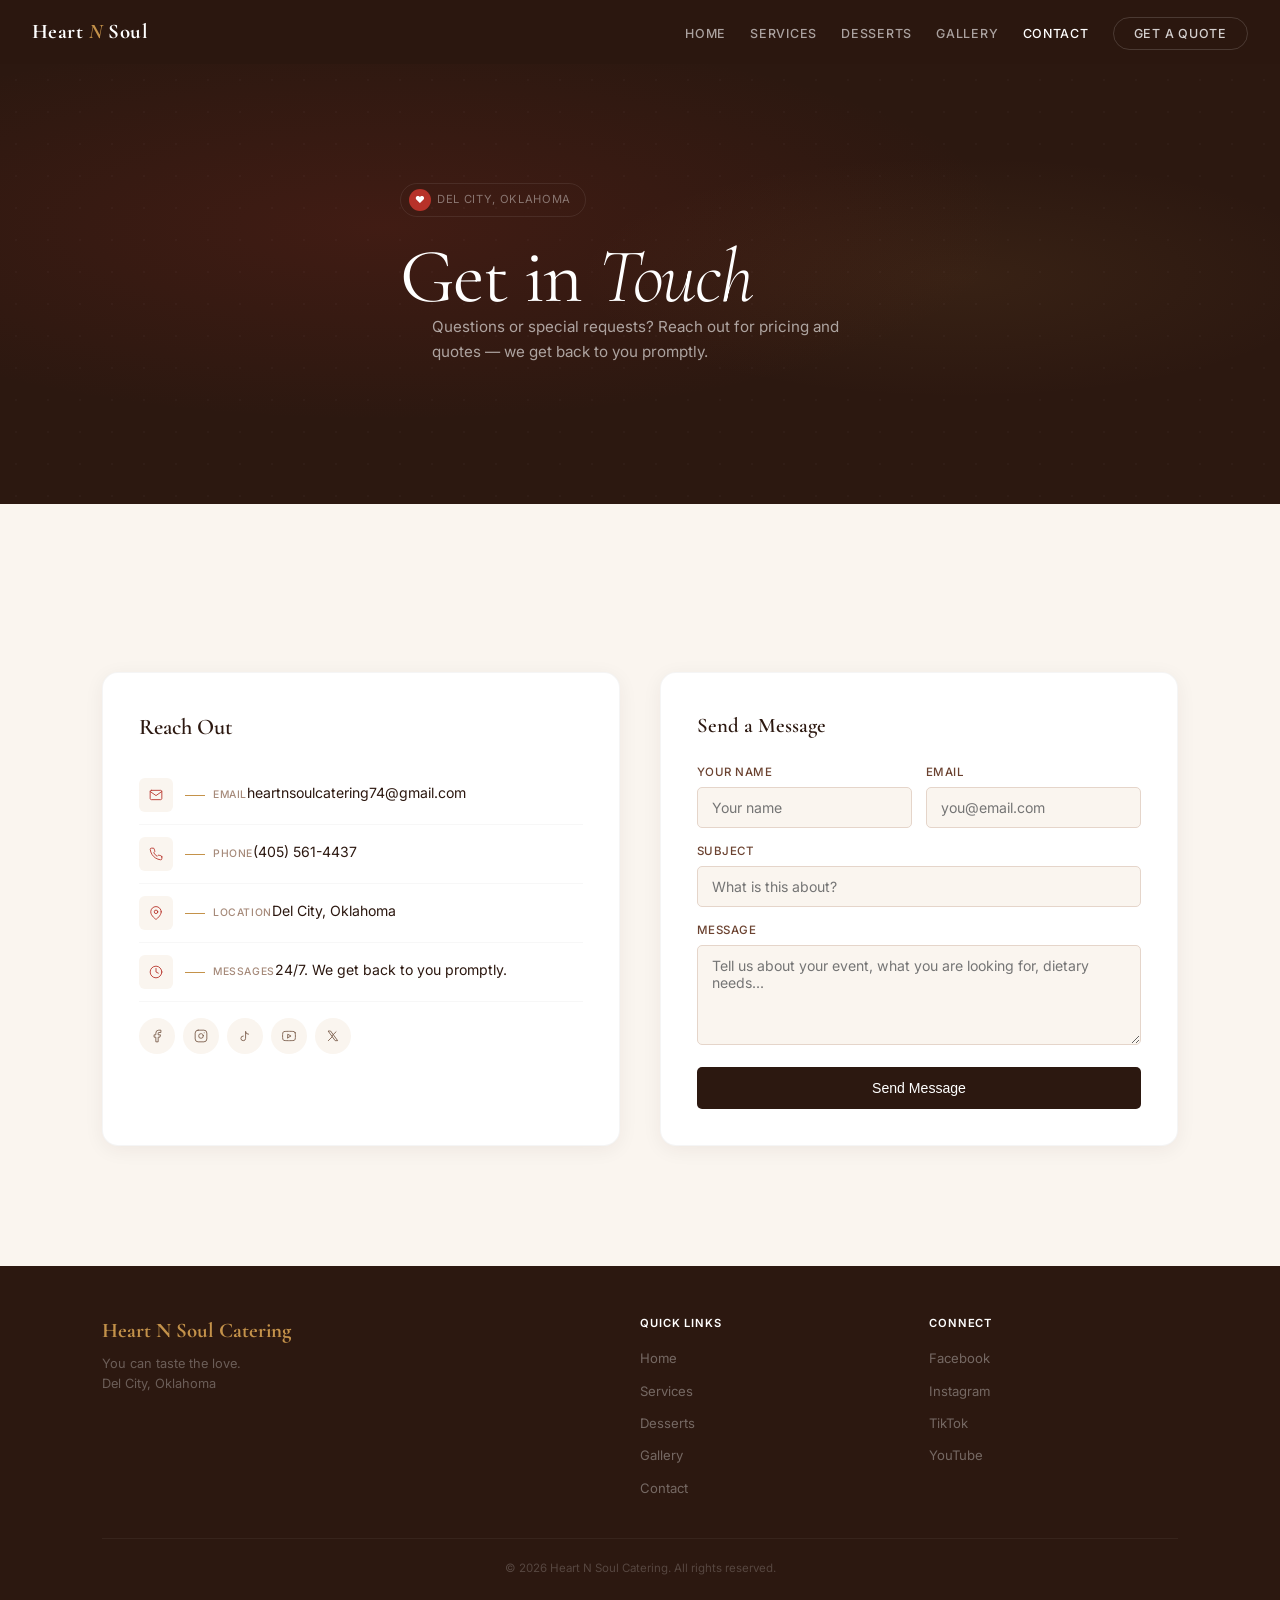
==== contact.html @ 4466d71d "Refactor multi-page: split single page into index, services, desserts, gallery, contact with shared " ====
<!DOCTYPE html>
<html lang="en">
<head>
  <meta charset="UTF-8" />
  <meta name="viewport" content="width=device-width, initial-scale=1.0" />
  <title>Contact Heart N Soul Catering | Del City, Oklahoma</title>
  <meta name="description" content="Contact Tracy Thomas at Heart N Soul Catering. Call (405) 561-4437 or email heartnsoulcatering74@gmail.com. Serving Del City and Oklahoma City." />
  <link rel="preconnect" href="https://fonts.googleapis.com" />
  <link href="https://fonts.googleapis.com/css2?family=Cormorant+Garamond:ital,wght@0,300;0,400;0,600;0,700;1,400;1,500&family=Inter:wght@300;400;500;600&display=swap" rel="stylesheet" />
  <link rel="stylesheet" href="styles.css" />
</head>
<body>

  <!-- ═══ NAV ═══ -->
  <nav id="nav">
    <a href="index.html" class="nl">Heart <em>N</em> Soul</a>
    <button class="hm" id="hm" aria-label="Menu"><span></span><span></span><span></span></button>
    <ul class="nk" id="nk">
      <li><a href="index.html" data-page="index.html">Home</a></li>
      <li><a href="services.html" data-page="services.html">Services</a></li>
      <li><a href="desserts.html" data-page="desserts.html">Desserts</a></li>
      <li><a href="gallery.html" data-page="gallery.html">Gallery</a></li>
      <li><a href="contact.html" data-page="contact.html">Contact</a></li>
      <li><a href="contact.html" class="ncta">Get a Quote</a></li>
    </ul>
  </nav>

  <!-- ═══ HERO (small) ═══ -->
  <section class="hero hero-sm">
    <div class="hb"></div><div class="hd"></div>
    <div class="w">
      <div class="he">
        <div class="tag"><sp>❤</sp> Del City, Oklahoma</div>
        <h1 class="h1">Get in <em>Touch</em></h1>
        <p class="p w">Questions or special requests? Reach out for pricing and quotes &mdash; we get back to you promptly.</p>
      </div>
    </div>
  </section>

  <!-- ═══ CONTACT ═══ -->
  <section id="contact">
    <div class="w">
      <div class="cg">
        <div class="cc rvl">
          <h3>Reach Out</h3>
          <div class="cr"><div class="ci"><svg width="14" height="14" viewBox="0 0 24 24" fill="none" stroke="currentColor" stroke-width="1.5" stroke-linecap="round" stroke-linejoin="round"><path d="M4 4h16c1.1 0 2 .9 2 2v12c0 1.1-.9 2-2 2H4c-1.1 0-2-.9-2-2V6c0-1.1.9-2 2-2z"/><polyline points="22,6 12,13 2,6"/></svg></div><div><div class="l">Email</div><a href="mailto:heartnsoulcatering74@gmail.com" class="v">heartnsoulcatering74@gmail.com</a></div></div>
          <div class="cr"><div class="ci"><svg width="14" height="14" viewBox="0 0 24 24" fill="none" stroke="currentColor" stroke-width="1.5" stroke-linecap="round" stroke-linejoin="round"><path d="M22 16.92v3a2 2 0 0 1-2.18 2 19.79 19.79 0 0 1-8.63-3.07 19.5 19.5 0 0 1-6-6 19.79 19.79 0 0 1-3.07-8.67A2 2 0 0 1 4.11 2h3a2 2 0 0 1 2 1.72 12.84 12.84 0 0 0 .7 2.81 2 2 0 0 1-.45 2.11L8.09 9.91a16 16 0 0 0 6 6l1.27-1.27a2 2 0 0 1 2.11-.45 12.84 12.84 0 0 0 2.81.7A2 2 0 0 1 22 16.92z"/></svg></div><div><div class="l">Phone</div><a href="tel:+14055614437" class="v">(405) 561-4437</a></div></div>
          <div class="cr"><div class="ci"><svg width="14" height="14" viewBox="0 0 24 24" fill="none" stroke="currentColor" stroke-width="1.5" stroke-linecap="round" stroke-linejoin="round"><path d="M21 10c0 7-9 13-9 13s-9-6-9-13a9 9 0 0 1 18 0z"/><circle cx="12" cy="10" r="3"/></svg></div><div><div class="l">Location</div><span class="v">Del City, Oklahoma</span></div></div>
          <div class="cr"><div class="ci"><svg width="14" height="14" viewBox="0 0 24 24" fill="none" stroke="currentColor" stroke-width="1.5" stroke-linecap="round" stroke-linejoin="round"><circle cx="12" cy="12" r="10"/><polyline points="12 6 12 12 16 14"/></svg></div><div><div class="l">Messages</div><span class="v">24/7. We get back to you promptly.</span></div></div>
          <div class="cs">
            <a href="https://www.facebook.com/tracy.thomas.56679015" target="_blank" aria-label="Facebook"><svg width="14" height="14" viewBox="0 0 24 24" fill="none" stroke="currentColor" stroke-width="1.5" stroke-linecap="round" stroke-linejoin="round"><path d="M18 2h-3a5 5 0 0 0-5 5v3H7v4h3v8h4v-8h3l1-4h-4V7a1 1 0 0 1 1-1h3z"/></svg></a>
            <a href="https://www.instagram.com/invites/contact/?i=4x6fg1hxuhd4&utm_content=7zxfjl" target="_blank" aria-label="Instagram"><svg width="14" height="14" viewBox="0 0 24 24" fill="none" stroke="currentColor" stroke-width="1.5" stroke-linecap="round" stroke-linejoin="round"><rect x="2" y="2" width="20" height="20" rx="5" ry="5"/><path d="M16 11.37A4 4 0 1 1 12.63 8 4 4 0 0 1 16 11.37z"/><line x1="17.5" y1="6.5" x2="17.51" y2="6.5"/></svg></a>
            <a href="https://vm.tiktok.com/ZM8eSEK12/" target="_blank" aria-label="TikTok"><svg width="14" height="14" viewBox="0 0 24 24" fill="none" stroke="currentColor" stroke-width="1.5" stroke-linecap="round" stroke-linejoin="round"><path d="M9 12a4 4 0 1 0 4 4V4a5 5 0 0 0 5 5"/></svg></a>
            <a href="https://youtube.com/channel/UCuCwrc-b0KMVL3k2xMe3JxA" target="_blank" aria-label="YouTube"><svg width="14" height="14" viewBox="0 0 24 24" fill="none" stroke="currentColor" stroke-width="1.5" stroke-linecap="round" stroke-linejoin="round"><path d="M22.54 6.42a2.78 2.78 0 0 0-1.94-2C18.88 4 12 4 12 4s-6.88 0-8.6.46a2.78 2.78 0 0 0-1.94 2A29 29 0 0 0 1 12a29 29 0 0 0 .46 5.58 2.78 2.78 0 0 0 1.94 2C5.12 20 12 20 12 20s6.88 0 8.6-.46a2.78 2.78 0 0 0 1.94-2A29 29 0 0 0 23 12a29 29 0 0 0-.46-5.58z"/><polygon points="9.75 15.02 15.5 12 9.75 8.98 9.75 15.02"/></svg></a>
            <a href="https://twitter.com/ms_tthomas/status/1446287752652279814?s=21" target="_blank" aria-label="Twitter"><svg width="14" height="14" viewBox="0 0 24 24" fill="none" stroke="currentColor" stroke-width="1.5" stroke-linecap="round" stroke-linejoin="round"><path d="M4 4l11.733 16h4.267l-11.733 -16zM4 20l6.768 -6.768M17.232 4.768l-6.768 6.768"/></svg></a>
          </div>
        </div>
        <form class="cf rvr" action="https://formsubmit.co/heartnsoulcatering74@gmail.com" method="POST">
          <input type="hidden" name="_subject" value="Heart N Soul Catering &#8212; Website Inquiry" />
          <input type="hidden" name="_template" value="table" />
          <input type="hidden" name="_captcha" value="false" />
          <input type="hidden" name="_next" value="https://heartnsoul-catering.pages.dev" />
          <h3>Send a Message</h3>
          <div class="fr">
            <div class="fg"><label for="n">Your Name</label><input type="text" id="n" name="name" placeholder="Your name" required /></div>
            <div class="fg"><label for="e">Email</label><input type="email" id="e" name="email" placeholder="you@email.com" required /></div>
          </div>
          <div class="fg"><label for="s">Subject</label><input type="text" id="s" name="subject" placeholder="What is this about?" /></div>
          <div class="fg"><label for="m">Message</label><textarea id="m" name="message" placeholder="Tell us about your event, what you are looking for, dietary needs..." required></textarea></div>
          <button type="submit" class="fsb">Send Message</button>
        </form>
      </div>
    </div>
  </section>

  <!-- ═══ FOOTER ═══ -->
  <ft>
    <div class="w">
      <div class="fi">
        <div><div class="fb">Heart N Soul Catering</div><p>You can taste the love.<br>Del City, Oklahoma</p></div>
        <div><h4>Quick Links</h4><ul class="fl"><li><a href="index.html">Home</a></li><li><a href="services.html">Services</a></li><li><a href="desserts.html">Desserts</a></li><li><a href="gallery.html">Gallery</a></li><li><a href="contact.html">Contact</a></li></ul></div>
        <div><h4>Connect</h4><ul class="fl"><li><a href="https://www.facebook.com/tracy.thomas.56679015" target="_blank">Facebook</a></li><li><a href="https://www.instagram.com/invites/contact/?i=4x6fg1hxuhd4&utm_content=7zxfjl" target="_blank">Instagram</a></li><li><a href="https://vm.tiktok.com/ZM8eSEK12/" target="_blank">TikTok</a></li><li><a href="https://youtube.com/channel/UCuCwrc-b0KMVL3k2xMe3JxA" target="_blank">YouTube</a></li></ul></div>
      </div>
      <div class="fbo">&copy; 2026 Heart N Soul Catering. All rights reserved.</div>
    </div>
  </ft>

  <script src="script.js"></script>
</body>
</html>
---- styles.css ----
/* ═══ RESET & TOKENS ═══ */
    *,*::before,*::after{box-sizing:border-box;margin:0;padding:0}
    :root{
      --red:#b73229;--red-dark:#8a1f18;--gold:#c4924a;--gold-light:#e2c27a;--gold-pale:#f5e6c8;
      --cream:#faf5ef;--warm:#efe3d3;--brown:#2c1810;--brown-mid:#4a2c20;--brown-light:#6b4230;
      --text:#2c1810;--text-light:#7a5c4a;--text-muted:#a68a7a;--white:#fff;
      --font-d:'Cormorant Garamond',Georgia,serif;--font-b:'Inter',-apple-system,sans-serif;
      --r:6px;--rl:16px;--s:0 4px 20px rgba(44,24,16,.06);--sl:0 12px 40px rgba(44,24,16,.1);
    }
    html{scroll-behavior:smooth;scroll-padding-top:72px}
    body{font-family:var(--font-b);color:var(--text);background:var(--cream);line-height:1.65;-webkit-font-smoothing:antialiased;overflow-x:hidden}
    img{max-width:100%;display:block}a{color:inherit;text-decoration:none}
    .w{max-width:1140px;margin:0 auto;padding:0 20px}
    @media(min-width:768px){.w{padding:0 32px}}

    /* ═══ TYPOGRAPHY SCALE ═══ */
    .l{font-size:.65rem;font-weight:600;text-transform:uppercase;letter-spacing:.12em;color:var(--red);margin-bottom:8px;display:inline-block}
    .l::before{content:'';display:inline-block;width:20px;height:1px;background:var(--gold);margin-right:8px;vertical-align:middle}
    .h1{font-family:var(--font-d);font-size:clamp(2.8rem,7vw,4.8rem);font-weight:400;line-height:.95;color:var(--white);letter-spacing:-.02em}
    .h1 em{font-style:italic;font-weight:300}
    .h2{font-family:var(--font-d);font-size:clamp(1.8rem,4vw,3rem);font-weight:600;line-height:1.05;color:var(--brown);letter-spacing:-.01em}
    .h2.w{color:var(--white)}
    .h3{font-family:var(--font-d);font-size:1.4rem;font-weight:600;color:var(--brown);line-height:1.2}
    .p{font-size:.95rem;color:var(--text-light);line-height:1.7}
    .p.w{color:rgba(255,255,255,.6)}
    .s{font-size:.85rem;color:var(--text-muted)}

    /* ═══ SECTION ═══ */
    section{padding:120px 0}
    @media(max-width:768px){section{padding:72px 0}}
    .cnt{text-align:center}
    .cnt .p{max-width:480px;margin:0 auto}

    /* ═══ NAV ═══ */
    nav{position:fixed;top:0;left:0;right:0;z-index:100;padding:0 20px;height:64px;display:flex;align-items:center;justify-content:space-between;transition:all .4s;background:rgba(44,24,16,.95);backdrop-filter:blur(20px) saturate(1.2)}
    @media(min-width:768px){nav{padding:0 32px}}
    .nl{font-family:var(--font-d);font-size:1.3rem;font-weight:700;color:var(--white);letter-spacing:.02em}
    .nl em{font-style:italic;color:var(--gold)}
    .nk{display:flex;gap:24px;list-style:none;align-items:center}
    .nk a{font-size:.78rem;font-weight:500;color:rgba(255,255,255,.6);letter-spacing:.06em;text-transform:uppercase;transition:color .3s}
    .nk a:hover{color:var(--white)}
    .ncta{padding:8px 20px;border:1px solid rgba(255,255,255,.15);border-radius:100px;color:rgba(255,255,255,.8)!important;font-weight:500;transition:all .3s}
    .ncta:hover{background:var(--gold)!important;color:var(--brown)!important;border-color:var(--gold)}
    .hm{display:none;flex-direction:column;gap:5px;cursor:pointer;background:none;border:none;padding:4px;z-index:101}
    .hm span{display:block;width:24px;height:1.5px;background:rgba(255,255,255,.8);border-radius:2px;transition:all .35s}
    .hm.a span:nth-child(1){transform:translateY(6.5px) rotate(45deg)}
    .hm.a span:nth-child(2){opacity:0}
    .hm.a span:nth-child(3){transform:translateY(-6.5px) rotate(-45deg)}

    /* ═══ HERO ═══ */
    .hero{min-height:100dvh;display:flex;align-items:center;background:var(--brown);position:relative;overflow:hidden;padding:80px 0 60px}
    .hb{position:absolute;inset:0;background:radial-gradient(ellipse 70% 55% at 30% 45%,rgba(183,50,41,.15) 0%,transparent 70%),radial-gradient(ellipse 50% 40% at 75% 55%,rgba(196,146,74,.08) 0%,transparent 60%)}
    .hd{position:absolute;inset:0;background-image:radial-gradient(rgba(255,255,255,.025) 1px,transparent 1px);background-size:32px 32px}
    .he{position:relative;z-index:2;max-width:640px}
    .tag{display:inline-flex;align-items:center;gap:6px;padding:5px 14px 5px 8px;border:1px solid rgba(255,255,255,.08);border-radius:100px;font-size:.7rem;letter-spacing:.06em;text-transform:uppercase;color:rgba(255,255,255,.4);margin-bottom:24px}
    .tag sp{display:inline-flex;align-items:center;justify-content:center;width:22px;height:22px;border-radius:50%;background:var(--red);font-size:.6rem;color:var(--white)}
    .hero .ht{font-family:var(--font-d);font-size:clamp(1.3rem,2.5vw,1.8rem);font-weight:400;font-style:italic;color:rgba(255,255,255,.45);margin-bottom:16px;margin-top:12px}
    .hero .p{margin-bottom:36px;max-width:480px}
    .hbts{display:flex;gap:12px;flex-wrap:wrap}
    .b1{padding:13px 32px;background:var(--red);color:var(--white);border-radius:100px;font-weight:500;font-size:.88rem;border:none;cursor:pointer;transition:all .3s;display:inline-flex;align-items:center;gap:8px}
    .b1:hover{background:var(--red-dark);transform:translateY(-1px);box-shadow:0 8px 24px rgba(183,50,41,.3)}
    .b2{padding:13px 32px;border:1px solid rgba(255,255,255,.2);color:var(--white);border-radius:100px;font-weight:500;font-size:.88rem;transition:all .3s;display:inline-flex;align-items:center;gap:8px}
    .b2:hover{border-color:var(--gold);color:var(--gold);transform:translateY(-1px)}
    .hs{display:flex;gap:10px;margin-top:40px;padding-top:28px;border-top:1px solid rgba(255,255,255,.05)}
    .hs a{width:36px;height:36px;display:flex;align-items:center;justify-content:center;border:1px solid rgba(255,255,255,.08);border-radius:50%;transition:all .3s;color:rgba(255,255,255,.3)}
    .hs a:hover{border-color:var(--gold);color:var(--gold);transform:translateY(-2px);background:rgba(196,146,74,.08)}

    /* ═══ ABOUT ═══ */
    .ag{display:grid;grid-template-columns:1fr 1fr;gap:64px;align-items:center}
    .av{position:relative}
    .ai{border-radius:var(--rl);overflow:hidden;box-shadow:var(--sl)}
    .ai img{width:100%;height:500px;object-fit:cover;transition:transform 1.2s}
    .ai:hover img{transform:scale(1.05)}
    .ab{position:absolute;bottom:-12px;right:-8px;background:var(--brown);color:var(--gold);padding:16px 20px;border-radius:var(--r);text-align:center;box-shadow:0 8px 24px rgba(0,0,0,.15);line-height:1.2}
    .ab b{display:block;font-family:var(--font-d);font-size:1.6rem;font-weight:700}
    .ab sp{font-size:.65rem;text-transform:uppercase;letter-spacing:.06em;opacity:.6}
    .at .p+.p{margin-top:14px}
    .aq{margin-top:24px;padding-top:20px;border-top:1px solid rgba(0,0,0,.05);font-family:var(--font-d);font-size:1rem;font-style:italic;color:var(--brown-light)}
    .aq b{font-style:normal;font-weight:700;font-size:.85rem;display:block;margin-top:4px;color:var(--text)}

    /* ─── STATS ─── */
    .sb{display:grid;grid-template-columns:repeat(3,1fr);background:var(--brown);border-radius:var(--rl);overflow:hidden;margin-top:80px}
    .si{padding:36px 24px;text-align:center;border-right:1px solid rgba(255,255,255,.04)}
    .si:last-child{border-right:none}
    .si .nm{font-family:var(--font-d);font-size:2.2rem;font-weight:700;color:var(--gold);line-height:1;margin-bottom:2px}
    .si p{font-size:.75rem;color:rgba(255,255,255,.35);text-transform:uppercase;letter-spacing:.06em}

    /* ═══ SERVICES ═══ */
    section.sb{background:var(--white)}
    .sg{display:grid;grid-template-columns:repeat(auto-fill,minmax(310px,1fr));gap:1px;margin-top:48px;background:rgba(0,0,0,.04);border:1px solid rgba(0,0,0,.04);border-radius:var(--rl);overflow:hidden}
    .sc{padding:28px 24px;background:var(--white);transition:all .35s;cursor:default}
    .sc:hover{background:var(--cream)}
    .stp{display:flex;align-items:flex-start;gap:14px}
    .sci{width:40px;height:40px;display:flex;align-items:center;justify-content:center;background:var(--cream);border-radius:8px;flex-shrink:0;color:var(--red)}
    .sc h3{font-size:.95rem;font-weight:600;color:var(--brown);margin-bottom:4px}
    .sc p{font-size:.82rem;color:var(--text-light);line-height:1.55}
    .stag{display:inline-block;margin-top:8px;font-size:.65rem;font-weight:600;color:var(--gold);text-transform:uppercase;letter-spacing:.04em;margin-left:54px}

    /* ═══ GALLERY ═══ */
    .g-sec{background:var(--brown)}
    .gg{display:grid;grid-template-columns:repeat(4,1fr);gap:10px;margin-top:40px}
    .gi{position:relative;border-radius:6px;overflow:hidden;aspect-ratio:1;cursor:pointer}
    .gi img{width:100%;height:100%;object-fit:cover;transition:transform .8s}
    .gi:hover img{transform:scale(1.08)}
    .gi.w2{grid-column:span 2;aspect-ratio:2/1}
    .gi .ol{position:absolute;inset:0;background:linear-gradient(to top,rgba(44,24,16,.8) 0%,transparent 50%);display:flex;align-items:flex-end;padding:14px;opacity:0;transition:opacity .35s}
    .gi:hover .ol{opacity:1}
    .gi .ol sp{color:var(--white);font-weight:500;font-size:.78rem}
    .gi .ol sm{display:block;color:var(--gold);font-size:.62rem;margin-top:1px}
    .gc{text-align:center;margin-top:24px;color:rgba(255,255,255,.3);font-size:.8rem}
    .gc a{color:var(--gold);border-bottom:1px solid transparent;transition:border .25s}
    .gc a:hover{border-color:var(--gold)}

    /* ═══ TESTIMONIAL ═══ */
    .t{text-align:center;max-width:620px;margin:0 auto;padding:0 20px}
    .t bq{font-family:var(--font-d);font-size:clamp(1.1rem,2.5vw,1.6rem);font-style:italic;color:var(--text);line-height:1.45;display:block}
    .t bq::before{content:'\201C';font-size:2.8rem;color:var(--gold);display:block;font-style:normal;margin-bottom:-12px;font-weight:400}
    .t ct{font-style:normal;font-size:.82rem;color:var(--text-muted);display:block;margin-top:16px}

    /* ═══ CONTACT ═══ */
    .cg{display:grid;grid-template-columns:1fr 1fr;gap:40px;margin-top:48px}
    .cc{background:var(--white);border-radius:var(--rl);padding:36px;border:1px solid rgba(0,0,0,.04);box-shadow:var(--s)}
    .cc h3{font-family:var(--font-d);font-size:1.4rem;font-weight:600;color:var(--brown);margin-bottom:20px}
    .cr{display:flex;align-items:center;gap:12px;padding:12px 0;border-bottom:1px solid rgba(0,0,0,.03)}
    .cr:last-child{border-bottom:none}
    .cr .ci{width:34px;height:34px;display:flex;align-items:center;justify-content:center;background:var(--cream);border-radius:6px;flex-shrink:0;color:var(--red)}
    .cr .l{font-size:.65rem;text-transform:uppercase;letter-spacing:.06em;color:var(--text-muted);font-weight:500}
    .cr .v{font-size:.88rem;color:var(--brown)}
    .cr a.v:hover{color:var(--red)}
    .cs{display:flex;gap:8px;margin-top:16px}
    .cs a{width:36px;height:36px;display:flex;align-items:center;justify-content:center;background:var(--cream);border-radius:50%;transition:all .3s;color:var(--text-light)}
    .cs a:hover{background:var(--gold);color:var(--white);transform:translateY(-2px)}
    .cf{background:var(--white);border-radius:var(--rl);padding:36px;border:1px solid rgba(0,0,0,.04);box-shadow:var(--s)}
    .cf h3{font-family:var(--font-d);font-size:1.3rem;font-weight:600;color:var(--brown);margin-bottom:20px}
    .fr{display:grid;grid-template-columns:1fr 1fr;gap:14px}
    .fg{margin-bottom:14px}
    .fg label{display:block;font-size:.72rem;font-weight:500;margin-bottom:5px;color:var(--brown-light);text-transform:uppercase;letter-spacing:.04em}
    .fg input,.fg textarea{width:100%;padding:11px 14px;border:1px solid #e5d5ca;border-radius:5px;font-family:var(--font-b);font-size:.88rem;background:var(--cream);transition:border-color .25s;outline:none;color:var(--text)}
    .fg input:focus,.fg textarea:focus{border-color:var(--gold);background:var(--white)}
    .fg textarea{height:100px;resize:vertical}
    .fsb{width:100%;padding:13px;background:var(--brown);color:var(--white);border:none;border-radius:5px;font-weight:500;font-size:.88rem;cursor:pointer;transition:all .3s}
    .fsb:hover{background:var(--brown-mid);transform:translateY(-1px)}

    /* ═══ FOOTER ═══ */
    ft{background:var(--brown);padding:48px 0 32px;display:block}
    .fi{display:grid;grid-template-columns:2fr 1fr 1fr;gap:40px}
    .fb{font-family:var(--font-d);font-size:1.3rem;font-weight:700;color:var(--gold);margin-bottom:6px}
    ft p{color:rgba(255,255,255,.3);font-size:.8rem;line-height:1.6}
    ft h4{color:var(--white);font-size:.7rem;font-weight:600;text-transform:uppercase;letter-spacing:.08em;margin-bottom:12px}
    .fl{list-style:none}
    .fl li{margin-bottom:6px}
    .fl a{font-size:.82rem;color:rgba(255,255,255,.35);transition:color .25s}
    .fl a:hover{color:var(--gold)}
    .fbo{max-width:1140px;margin:32px auto 0;padding-top:20px;border-top:1px solid rgba(255,255,255,.05);text-align:center;font-size:.72rem;color:rgba(255,255,255,.2)}
    @media(max-width:768px){.fbo{padding:20px 20px 0}}

    /* ═══ REVEAL ═══ */
    .rv{opacity:0;transform:translateY(28px);transition:all .7s cubic-bezier(.16,1,.3,1)}
    .rv.v{opacity:1;transform:translateY(0)}
    .rvl{opacity:0;transform:translateX(-28px);transition:all .7s cubic-bezier(.16,1,.3,1)}
    .rvr{opacity:0;transform:translateX(28px);transition:all .7s cubic-bezier(.16,1,.3,1)}
    .rvl.v,.rvr.v{opacity:1;transform:translateX(0)}
    .rvs{opacity:0;transform:translateY(20px) scale(.97);transition:all .6s cubic-bezier(.16,1,.3,1)}
    .rvs.v{opacity:1;transform:translateY(0) scale(1)}
    .d1{transition-delay:.08s!important}.d2{transition-delay:.16s!important}.d3{transition-delay:.24s!important}.d4{transition-delay:.32s!important}

    /* ═══ RESPONSIVE ═══ */
    @media(max-width:960px){
      .ag{grid-template-columns:1fr;gap:40px}.ai img{height:340px}
      .gg{grid-template-columns:repeat(2,1fr)}.gi.w2{grid-column:span 2}
      .cg{grid-template-columns:1fr}.fr{grid-template-columns:1fr}.fi{grid-template-columns:1fr;gap:28px}
    }
    @media(max-width:768px){
      .nk{position:fixed;top:0;left:0;right:0;bottom:0;background:rgba(44,24,16,.98);backdrop-filter:blur(20px);flex-direction:column;justify-content:center;align-items:center;gap:28px;opacity:0;pointer-events:none;transition:opacity .4s}
      .nk.o{opacity:1;pointer-events:all}
      .nk a{font-size:1rem;color:rgba(255,255,255,.5)}
      .hm{display:flex}
      .sb{grid-template-columns:1fr}.si{border-right:none;border-bottom:1px solid rgba(255,255,255,.04);padding:24px}.si:last-child{border-bottom:none}
      .sg{grid-template-columns:1fr}
      .gg{grid-template-columns:1fr 1fr}.cc,.cf{padding:24px}
      .h1{font-size:clamp(2.2rem,10vw,3.2rem)}.ab{position:static;margin-top:12px}
    }

    /* ═══ SUB-PAGE HERO (multi-page nav) ═══ */
    .hero-sm{min-height:56vh;padding:140px 0 60px}
    @media(max-width:768px){.hero-sm{min-height:auto;padding:110px 0 48px}}

    /* ═══ ACTIVE NAV LINK ═══ */
    .nk a.active{color:var(--white)}
    .nk a.ncta.active{background:var(--gold);color:var(--brown)!important;border-color:var(--gold)}
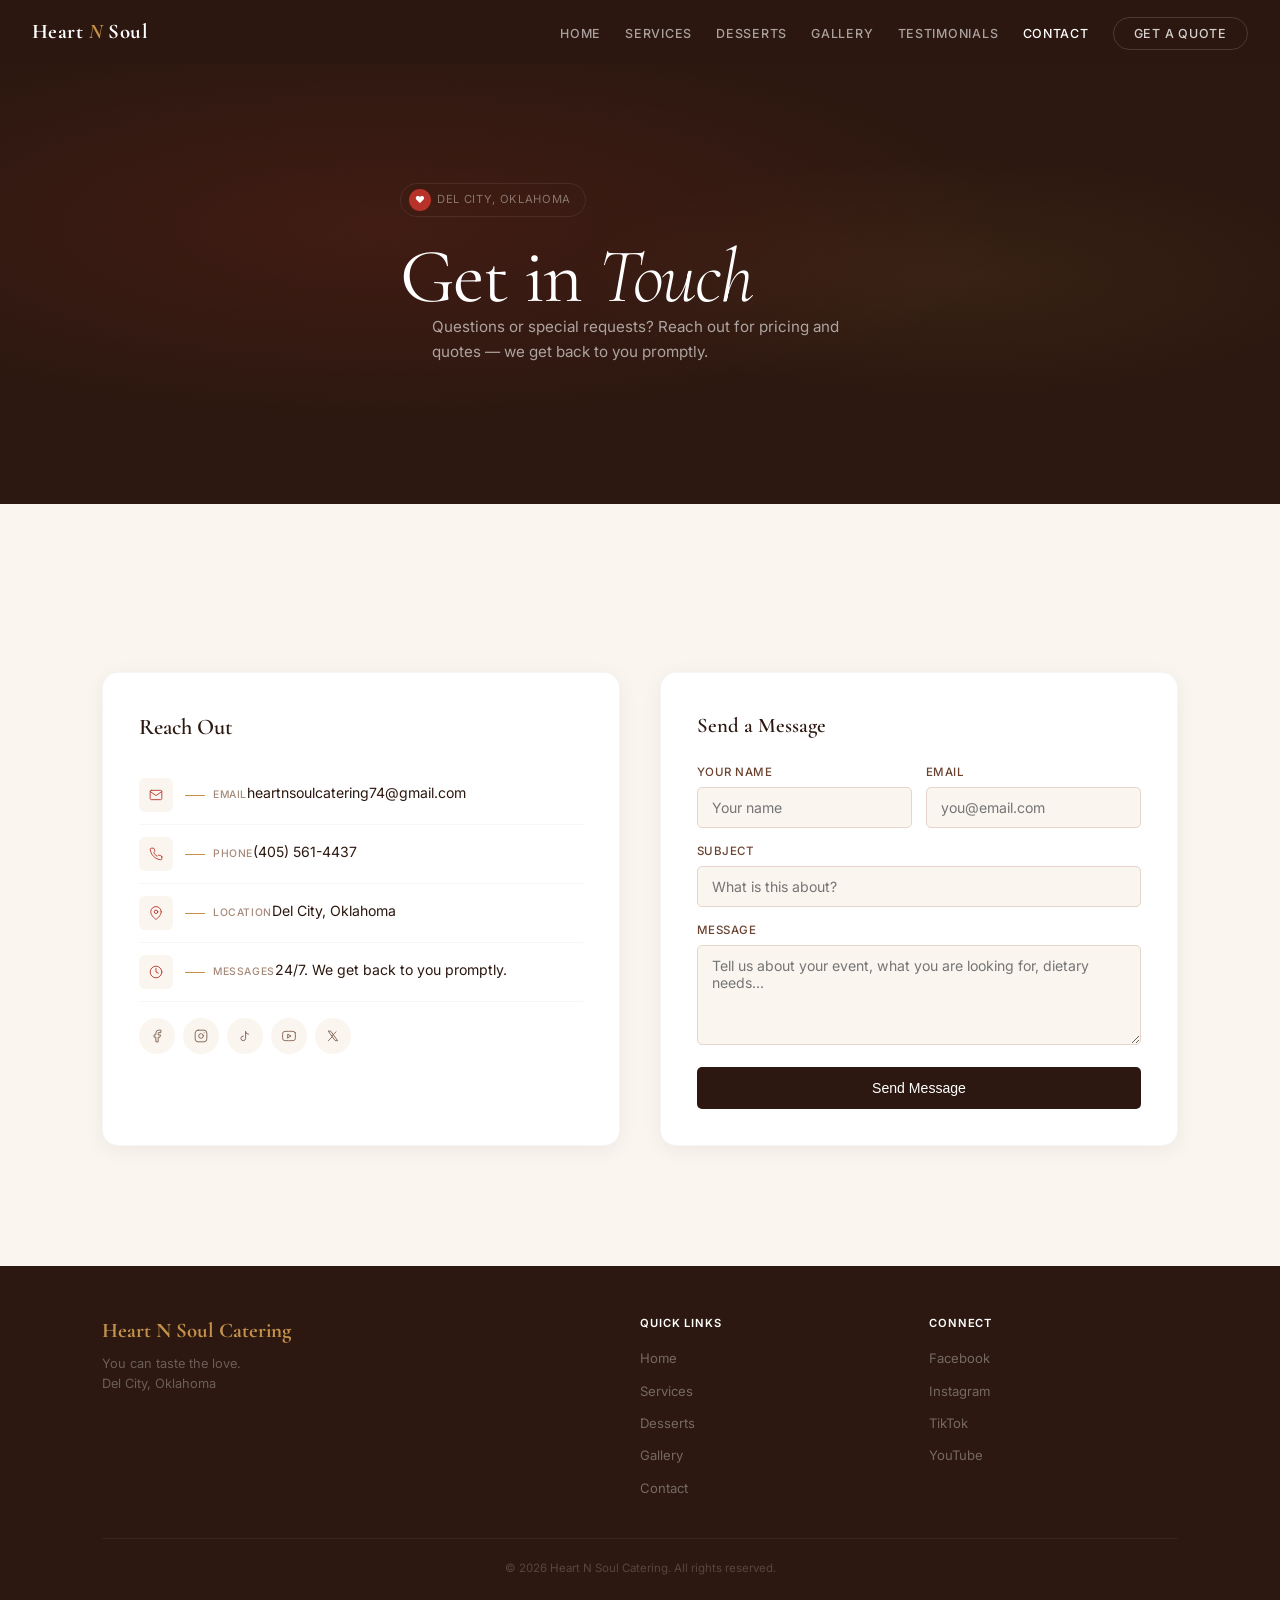
==== commit 8936b3b5: "Add testimonials page, update nav on all pages, add review sections to index and services" ====
--- a/contact.html
+++ b/contact.html
@@ -5,6 +5,16 @@
   <meta name="viewport" content="width=device-width, initial-scale=1.0" />
   <title>Contact Heart N Soul Catering | Del City, Oklahoma</title>
   <meta name="description" content="Contact Tracy Thomas at Heart N Soul Catering. Call (405) 561-4437 or email heartnsoulcatering74@gmail.com. Serving Del City and Oklahoma City." />
+  <meta property="og:title" content="Contact Heart N Soul Catering | Del City, Oklahoma" />
+  <meta property="og:description" content="Contact Tracy Thomas at Heart N Soul Catering. Call (405) 561-4437. Serving Del City and Oklahoma City." />
+  <meta property="og:url" content="https://heartnsoulcateringok.com/contact.html" />
+  <meta property="og:type" content="website" />
+  <meta property="og:image" content="https://static.wixstatic.com/media/f8cc15_89d98ca1411f4222ac09c0a2833a7d12~mv2.jpeg" />
+  <meta name="twitter:card" content="summary_large_image" />
+  <meta name="twitter:title" content="Contact Heart N Soul Catering | Del City" />
+  <meta name="twitter:description" content="Contact Tracy Thomas at Heart N Soul Catering. (405) 561-4437. Del City, Oklahoma." />
+  <meta name="twitter:image" content="https://static.wixstatic.com/media/f8cc15_89d98ca1411f4222ac09c0a2833a7d12~mv2.jpeg" />
+  <link rel="canonical" href="https://heartnsoulcateringok.com/contact.html" />
   <link rel="preconnect" href="https://fonts.googleapis.com" />
   <link href="https://fonts.googleapis.com/css2?family=Cormorant+Garamond:ital,wght@0,300;0,400;0,600;0,700;1,400;1,500&family=Inter:wght@300;400;500;600&display=swap" rel="stylesheet" />
   <link rel="stylesheet" href="styles.css" />
@@ -20,6 +30,7 @@
       <li><a href="services.html" data-page="services.html">Services</a></li>
       <li><a href="desserts.html" data-page="desserts.html">Desserts</a></li>
       <li><a href="gallery.html" data-page="gallery.html">Gallery</a></li>
+      <li><a href="testimonials.html" data-page="testimonials.html">Testimonials</a></li>
       <li><a href="contact.html" data-page="contact.html">Contact</a></li>
       <li><a href="contact.html" class="ncta">Get a Quote</a></li>
     </ul>
--- a/styles.css
+++ b/styles.css
@@ -117,6 +117,15 @@
     .t bq::before{content:'\201C';font-size:2.8rem;color:var(--gold);display:block;font-style:normal;margin-bottom:-12px;font-weight:400}
     .t ct{font-style:normal;font-size:.82rem;color:var(--text-muted);display:block;margin-top:16px}
 
+    /* ═══ TESTIMONIAL GRID (cards) ═══ */
+    .tg{display:grid;grid-template-columns:repeat(auto-fill,minmax(280px,1fr));gap:24px;margin-top:48px}
+    .tcd{background:var(--white);border:1px solid rgba(0,0,0,.04);border-radius:var(--rl);padding:28px;box-shadow:var(--s);transition:all .35s}
+    .tcd:hover{transform:translateY(-3px);box-shadow:var(--sl)}
+    .tcd::before{content:'\201C';font-family:var(--font-d);font-size:2.4rem;color:var(--gold);line-height:1;display:block;margin-bottom:8px;font-style:normal}
+    .tcd p{font-size:.88rem;color:var(--text-light);line-height:1.65;margin-bottom:18px}
+    .tcd .tn{font-size:.82rem;font-weight:600;color:var(--brown);display:block}
+    .tcd .tl{font-size:.72rem;color:var(--text-muted)}
+
     /* ═══ CONTACT ═══ */
     .cg{display:grid;grid-template-columns:1fr 1fr;gap:40px;margin-top:48px}
     .cc{background:var(--white);border-radius:var(--rl);padding:36px;border:1px solid rgba(0,0,0,.04);box-shadow:var(--s)}
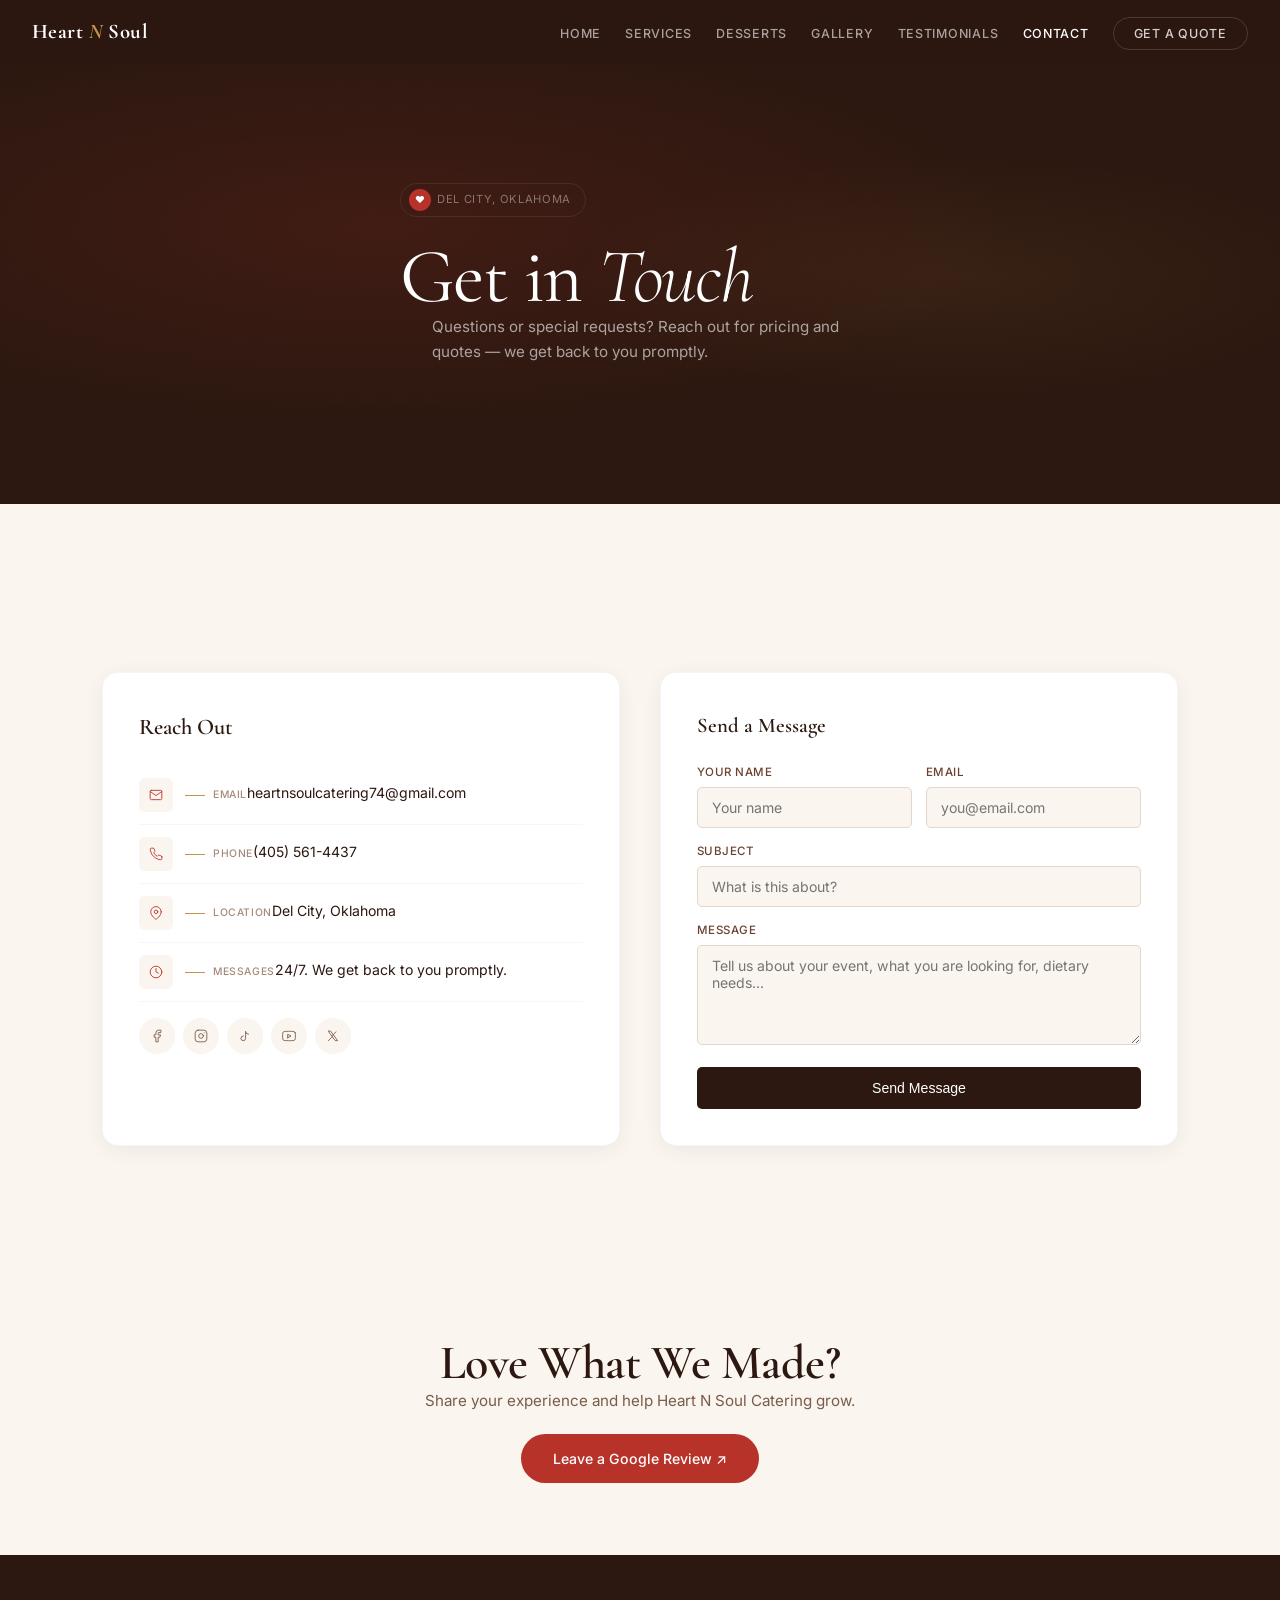
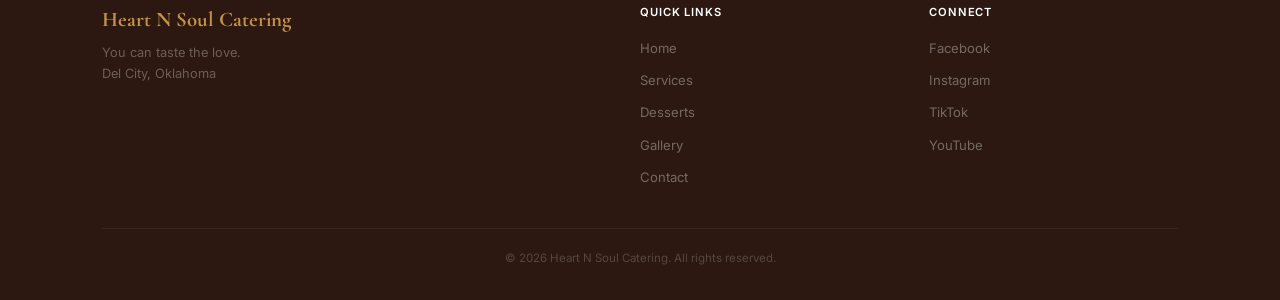
==== commit 31a7dc5d: "Add Google review CTA across client site" ====
--- a/contact.html
+++ b/contact.html
@@ -84,6 +84,17 @@
     </div>
   </section>
 
+  <!-- ═══ REVIEW CTA ═══ -->
+  <section style="padding:72px 0">
+    <div class="w">
+      <div class="cnt rv">
+        <h2 class="h2">Love What We Made?</h2>
+        <p class="p">Share your experience and help Heart N Soul Catering grow.</p>
+        <a href="https://g.page/r/CbJ4513VAhmfEAI/review" class="b1" target="_blank" rel="noopener noreferrer" style="margin-top:20px;display:inline-flex">Leave a Google Review &#8599;</a>
+      </div>
+    </div>
+  </section>
+
   <!-- ═══ FOOTER ═══ -->
   <ft>
     <div class="w">
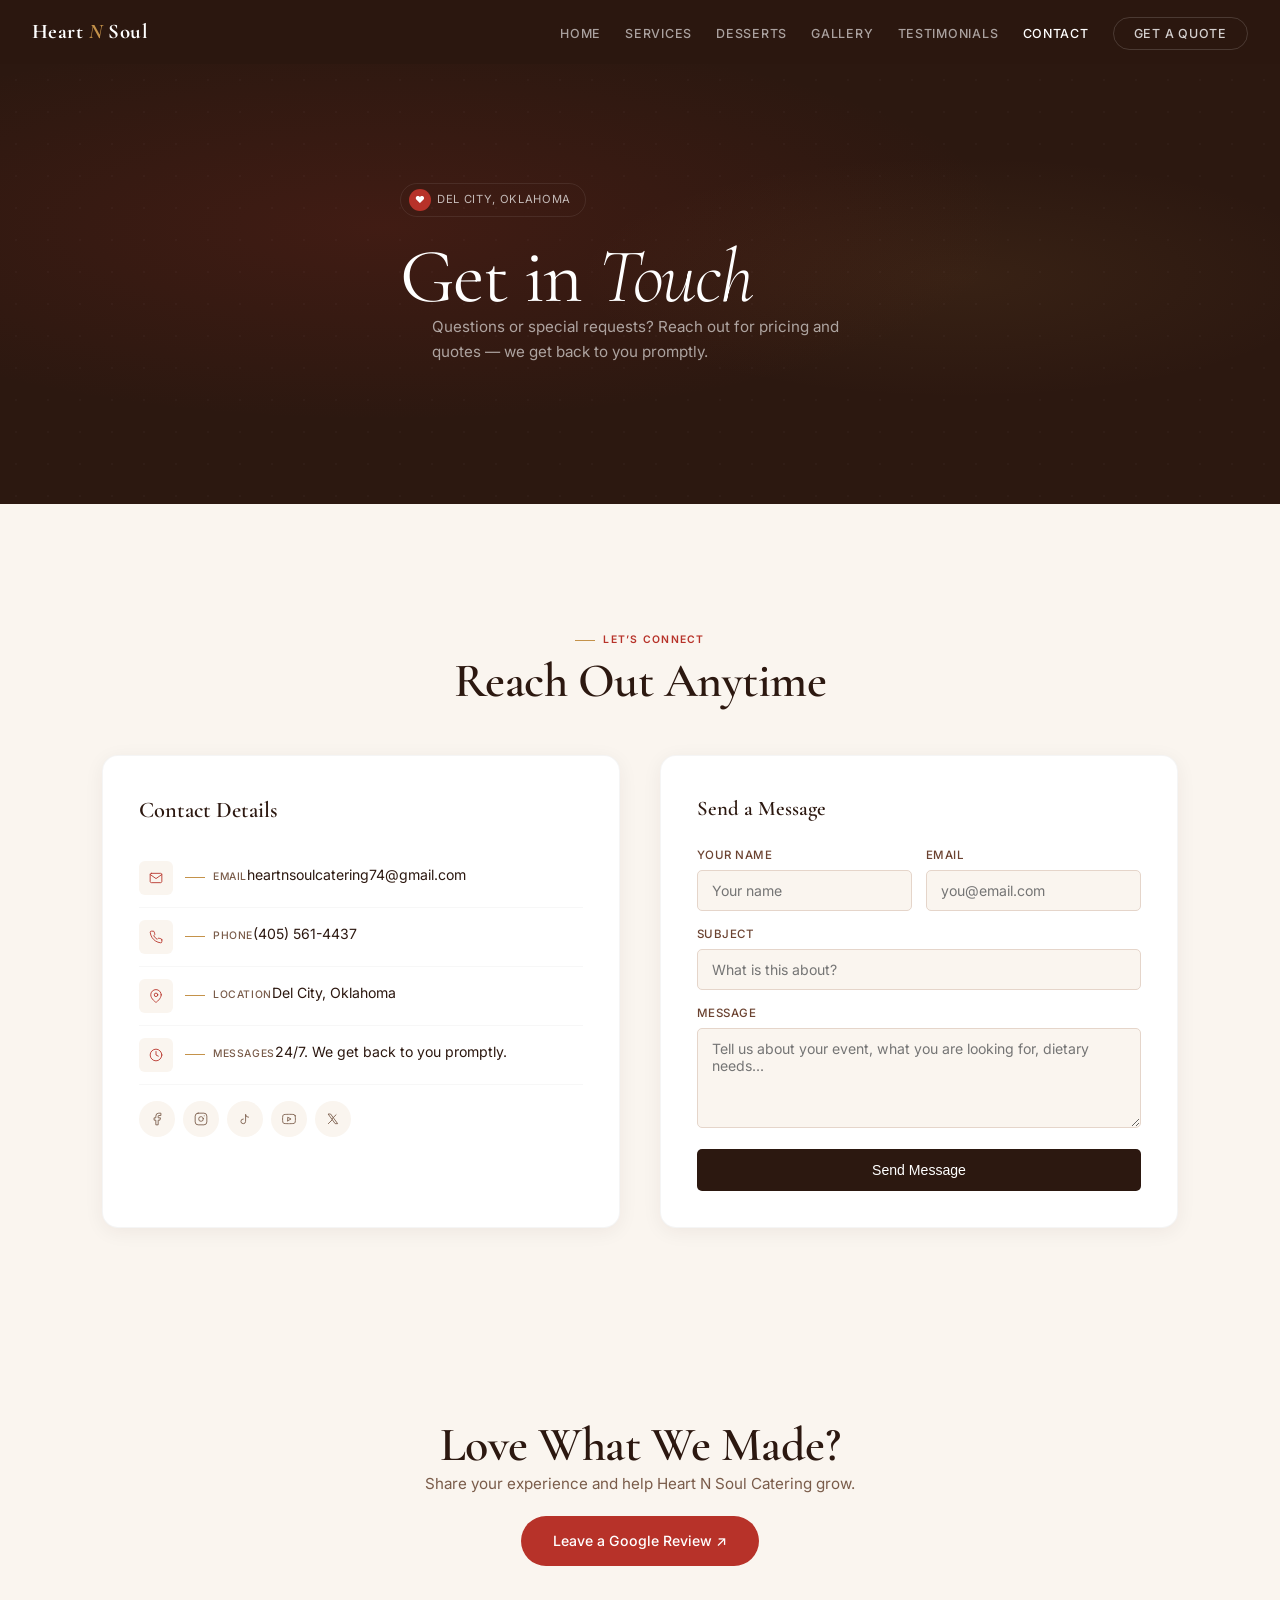
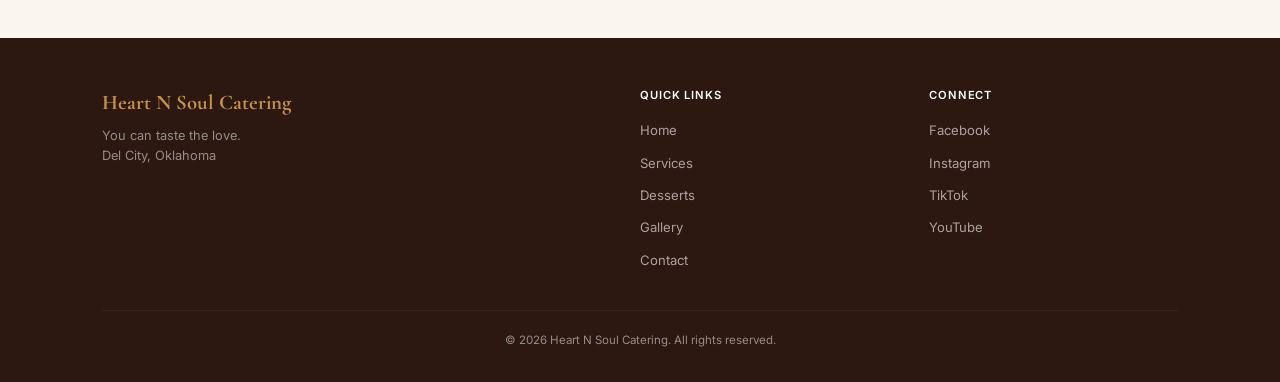
==== commit f78e3032: "Fix desktop layout, clean URLs, accessibility, forms, contrast, and SEO" ====
--- a/contact.html
+++ b/contact.html
@@ -7,34 +7,37 @@
   <meta name="description" content="Contact Tracy Thomas at Heart N Soul Catering. Call (405) 561-4437 or email heartnsoulcatering74@gmail.com. Serving Del City and Oklahoma City." />
   <meta property="og:title" content="Contact Heart N Soul Catering | Del City, Oklahoma" />
   <meta property="og:description" content="Contact Tracy Thomas at Heart N Soul Catering. Call (405) 561-4437. Serving Del City and Oklahoma City." />
-  <meta property="og:url" content="https://heartnsoulcateringok.com/contact.html" />
+  <meta property="og:url" content="https://heartnsoulcateringok.com/contact" />
   <meta property="og:type" content="website" />
   <meta property="og:image" content="https://static.wixstatic.com/media/f8cc15_89d98ca1411f4222ac09c0a2833a7d12~mv2.jpeg" />
   <meta name="twitter:card" content="summary_large_image" />
   <meta name="twitter:title" content="Contact Heart N Soul Catering | Del City" />
   <meta name="twitter:description" content="Contact Tracy Thomas at Heart N Soul Catering. (405) 561-4437. Del City, Oklahoma." />
   <meta name="twitter:image" content="https://static.wixstatic.com/media/f8cc15_89d98ca1411f4222ac09c0a2833a7d12~mv2.jpeg" />
-  <link rel="canonical" href="https://heartnsoulcateringok.com/contact.html" />
+  <link rel="canonical" href="https://heartnsoulcateringok.com/contact" />
   <link rel="preconnect" href="https://fonts.googleapis.com" />
   <link href="https://fonts.googleapis.com/css2?family=Cormorant+Garamond:ital,wght@0,300;0,400;0,600;0,700;1,400;1,500&family=Inter:wght@300;400;500;600&display=swap" rel="stylesheet" />
   <link rel="stylesheet" href="styles.css" />
 </head>
 <body>
+  <a href="#main" class="skip-link">Skip to content</a>
 
   <!-- ═══ NAV ═══ -->
   <nav id="nav">
-    <a href="index.html" class="nl">Heart <em>N</em> Soul</a>
-    <button class="hm" id="hm" aria-label="Menu"><span></span><span></span><span></span></button>
+    <a href="/" class="nl">Heart <em>N</em> Soul</a>
+    <button class="hm" id="hm" aria-label="Menu" aria-expanded="false" aria-controls="nk"><span></span><span></span><span></span></button>
     <ul class="nk" id="nk">
-      <li><a href="index.html" data-page="index.html">Home</a></li>
-      <li><a href="services.html" data-page="services.html">Services</a></li>
-      <li><a href="desserts.html" data-page="desserts.html">Desserts</a></li>
-      <li><a href="gallery.html" data-page="gallery.html">Gallery</a></li>
-      <li><a href="testimonials.html" data-page="testimonials.html">Testimonials</a></li>
-      <li><a href="contact.html" data-page="contact.html">Contact</a></li>
-      <li><a href="contact.html" class="ncta">Get a Quote</a></li>
+      <li><a href="/" data-page="/">Home</a></li>
+      <li><a href="/services" data-page="/services">Services</a></li>
+      <li><a href="/desserts" data-page="/desserts">Desserts</a></li>
+      <li><a href="/gallery" data-page="/gallery">Gallery</a></li>
+      <li><a href="/testimonials" data-page="/testimonials">Testimonials</a></li>
+      <li><a href="/contact" data-page="/contact">Contact</a></li>
+      <li><a href="/contact" class="ncta">Get a Quote</a></li>
     </ul>
   </nav>
+
+  <main id="main">
 
   <!-- ═══ HERO (small) ═══ -->
   <section class="hero hero-sm">
@@ -51,9 +54,13 @@
   <!-- ═══ CONTACT ═══ -->
   <section id="contact">
     <div class="w">
+      <div class="cnt rv">
+        <div class="l">Let&rsquo;s Connect</div>
+        <h2 class="h2">Reach Out Anytime</h2>
+      </div>
       <div class="cg">
         <div class="cc rvl">
-          <h3>Reach Out</h3>
+          <h3>Contact Details</h3>
           <div class="cr"><div class="ci"><svg width="14" height="14" viewBox="0 0 24 24" fill="none" stroke="currentColor" stroke-width="1.5" stroke-linecap="round" stroke-linejoin="round"><path d="M4 4h16c1.1 0 2 .9 2 2v12c0 1.1-.9 2-2 2H4c-1.1 0-2-.9-2-2V6c0-1.1.9-2 2-2z"/><polyline points="22,6 12,13 2,6"/></svg></div><div><div class="l">Email</div><a href="mailto:heartnsoulcatering74@gmail.com" class="v">heartnsoulcatering74@gmail.com</a></div></div>
           <div class="cr"><div class="ci"><svg width="14" height="14" viewBox="0 0 24 24" fill="none" stroke="currentColor" stroke-width="1.5" stroke-linecap="round" stroke-linejoin="round"><path d="M22 16.92v3a2 2 0 0 1-2.18 2 19.79 19.79 0 0 1-8.63-3.07 19.5 19.5 0 0 1-6-6 19.79 19.79 0 0 1-3.07-8.67A2 2 0 0 1 4.11 2h3a2 2 0 0 1 2 1.72 12.84 12.84 0 0 0 .7 2.81 2 2 0 0 1-.45 2.11L8.09 9.91a16 16 0 0 0 6 6l1.27-1.27a2 2 0 0 1 2.11-.45 12.84 12.84 0 0 0 2.81.7A2 2 0 0 1 22 16.92z"/></svg></div><div><div class="l">Phone</div><a href="tel:+14055614437" class="v">(405) 561-4437</a></div></div>
           <div class="cr"><div class="ci"><svg width="14" height="14" viewBox="0 0 24 24" fill="none" stroke="currentColor" stroke-width="1.5" stroke-linecap="round" stroke-linejoin="round"><path d="M21 10c0 7-9 13-9 13s-9-6-9-13a9 9 0 0 1 18 0z"/><circle cx="12" cy="10" r="3"/></svg></div><div><div class="l">Location</div><span class="v">Del City, Oklahoma</span></div></div>
@@ -70,7 +77,7 @@
           <input type="hidden" name="_subject" value="Heart N Soul Catering &#8212; Website Inquiry" />
           <input type="hidden" name="_template" value="table" />
           <input type="hidden" name="_captcha" value="false" />
-          <input type="hidden" name="_next" value="https://heartnsoul-catering.pages.dev" />
+          <input type="hidden" name="_next" value="https://heartnsoulcateringok.com/thank-you" />
           <h3>Send a Message</h3>
           <div class="fr">
             <div class="fg"><label for="n">Your Name</label><input type="text" id="n" name="name" placeholder="Your name" required /></div>
@@ -95,17 +102,19 @@
     </div>
   </section>
 
+  </main>
+
   <!-- ═══ FOOTER ═══ -->
-  <ft>
+  <footer class="ft">
     <div class="w">
       <div class="fi">
         <div><div class="fb">Heart N Soul Catering</div><p>You can taste the love.<br>Del City, Oklahoma</p></div>
-        <div><h4>Quick Links</h4><ul class="fl"><li><a href="index.html">Home</a></li><li><a href="services.html">Services</a></li><li><a href="desserts.html">Desserts</a></li><li><a href="gallery.html">Gallery</a></li><li><a href="contact.html">Contact</a></li></ul></div>
+        <div><h4>Quick Links</h4><ul class="fl"><li><a href="/">Home</a></li><li><a href="/services">Services</a></li><li><a href="/desserts">Desserts</a></li><li><a href="/gallery">Gallery</a></li><li><a href="/contact">Contact</a></li></ul></div>
         <div><h4>Connect</h4><ul class="fl"><li><a href="https://www.facebook.com/tracy.thomas.56679015" target="_blank">Facebook</a></li><li><a href="https://www.instagram.com/invites/contact/?i=4x6fg1hxuhd4&utm_content=7zxfjl" target="_blank">Instagram</a></li><li><a href="https://vm.tiktok.com/ZM8eSEK12/" target="_blank">TikTok</a></li><li><a href="https://youtube.com/channel/UCuCwrc-b0KMVL3k2xMe3JxA" target="_blank">YouTube</a></li></ul></div>
       </div>
       <div class="fbo">&copy; 2026 Heart N Soul Catering. All rights reserved.</div>
     </div>
-  </ft>
+  </footer>
 
   <script src="script.js"></script>
 </body>
--- a/styles.css
+++ b/styles.css
@@ -23,7 +23,7 @@
     .h3{font-family:var(--font-d);font-size:1.4rem;font-weight:600;color:var(--brown);line-height:1.2}
     .p{font-size:.95rem;color:var(--text-light);line-height:1.7}
     .p.w{color:rgba(255,255,255,.6)}
-    .s{font-size:.85rem;color:var(--text-muted)}
+    .s{font-size:.85rem;color:var(--text-light)}
 
     /* ═══ SECTION ═══ */
     section{padding:120px 0}
@@ -41,7 +41,7 @@
     .nk a:hover{color:var(--white)}
     .ncta{padding:8px 20px;border:1px solid rgba(255,255,255,.15);border-radius:100px;color:rgba(255,255,255,.8)!important;font-weight:500;transition:all .3s}
     .ncta:hover{background:var(--gold)!important;color:var(--brown)!important;border-color:var(--gold)}
-    .hm{display:none;flex-direction:column;gap:5px;cursor:pointer;background:none;border:none;padding:4px;z-index:101}
+    .hm{display:none;flex-direction:column;align-items:center;justify-content:center;gap:5px;cursor:pointer;background:none;border:none;padding:0;width:44px;height:44px;z-index:101}
     .hm span{display:block;width:24px;height:1.5px;background:rgba(255,255,255,.8);border-radius:2px;transition:all .35s}
     .hm.a span:nth-child(1){transform:translateY(6.5px) rotate(45deg)}
     .hm.a span:nth-child(2){opacity:0}
@@ -52,9 +52,9 @@
     .hb{position:absolute;inset:0;background:radial-gradient(ellipse 70% 55% at 30% 45%,rgba(183,50,41,.15) 0%,transparent 70%),radial-gradient(ellipse 50% 40% at 75% 55%,rgba(196,146,74,.08) 0%,transparent 60%)}
     .hd{position:absolute;inset:0;background-image:radial-gradient(rgba(255,255,255,.025) 1px,transparent 1px);background-size:32px 32px}
     .he{position:relative;z-index:2;max-width:640px}
-    .tag{display:inline-flex;align-items:center;gap:6px;padding:5px 14px 5px 8px;border:1px solid rgba(255,255,255,.08);border-radius:100px;font-size:.7rem;letter-spacing:.06em;text-transform:uppercase;color:rgba(255,255,255,.4);margin-bottom:24px}
+    .tag{display:inline-flex;align-items:center;gap:6px;padding:5px 14px 5px 8px;border:1px solid rgba(255,255,255,.08);border-radius:100px;font-size:.7rem;letter-spacing:.06em;text-transform:uppercase;color:rgba(255,255,255,.7);margin-bottom:24px}
     .tag sp{display:inline-flex;align-items:center;justify-content:center;width:22px;height:22px;border-radius:50%;background:var(--red);font-size:.6rem;color:var(--white)}
-    .hero .ht{font-family:var(--font-d);font-size:clamp(1.3rem,2.5vw,1.8rem);font-weight:400;font-style:italic;color:rgba(255,255,255,.45);margin-bottom:16px;margin-top:12px}
+    .hero .ht{font-family:var(--font-d);font-size:clamp(1.3rem,2.5vw,1.8rem);font-weight:400;font-style:italic;color:rgba(255,255,255,.7);margin-bottom:16px;margin-top:12px}
     .hero .p{margin-bottom:36px;max-width:480px}
     .hbts{display:flex;gap:12px;flex-wrap:wrap}
     .b1{padding:13px 32px;background:var(--red);color:var(--white);border-radius:100px;font-weight:500;font-size:.88rem;border:none;cursor:pointer;transition:all .3s;display:inline-flex;align-items:center;gap:8px}
@@ -83,10 +83,10 @@
     .si{padding:36px 24px;text-align:center;border-right:1px solid rgba(255,255,255,.04)}
     .si:last-child{border-right:none}
     .si .nm{font-family:var(--font-d);font-size:2.2rem;font-weight:700;color:var(--gold);line-height:1;margin-bottom:2px}
-    .si p{font-size:.75rem;color:rgba(255,255,255,.35);text-transform:uppercase;letter-spacing:.06em}
+    .si p{font-size:.75rem;color:rgba(255,255,255,.5);text-transform:uppercase;letter-spacing:.06em}
 
     /* ═══ SERVICES ═══ */
-    section.sb{background:var(--white)}
+    .svc-sec{background:var(--white)}
     .sg{display:grid;grid-template-columns:repeat(auto-fill,minmax(310px,1fr));gap:1px;margin-top:48px;background:rgba(0,0,0,.04);border:1px solid rgba(0,0,0,.04);border-radius:var(--rl);overflow:hidden}
     .sc{padding:28px 24px;background:var(--white);transition:all .35s;cursor:default}
     .sc:hover{background:var(--cream)}
@@ -94,20 +94,20 @@
     .sci{width:40px;height:40px;display:flex;align-items:center;justify-content:center;background:var(--cream);border-radius:8px;flex-shrink:0;color:var(--red)}
     .sc h3{font-size:.95rem;font-weight:600;color:var(--brown);margin-bottom:4px}
     .sc p{font-size:.82rem;color:var(--text-light);line-height:1.55}
-    .stag{display:inline-block;margin-top:8px;font-size:.65rem;font-weight:600;color:var(--gold);text-transform:uppercase;letter-spacing:.04em;margin-left:54px}
+    .stag{display:inline-block;margin-top:8px;margin-left:54px;padding:3px 10px;font-size:.65rem;font-weight:600;color:var(--gold-light);text-transform:uppercase;letter-spacing:.04em;background:var(--brown);border-radius:100px}
 
     /* ═══ GALLERY ═══ */
     .g-sec{background:var(--brown)}
     .gg{display:grid;grid-template-columns:repeat(4,1fr);gap:10px;margin-top:40px}
-    .gi{position:relative;border-radius:6px;overflow:hidden;aspect-ratio:1;cursor:pointer}
+    .gi{position:relative;border-radius:6px;overflow:hidden;aspect-ratio:1}
     .gi img{width:100%;height:100%;object-fit:cover;transition:transform .8s}
     .gi:hover img{transform:scale(1.08)}
     .gi.w2{grid-column:span 2;aspect-ratio:2/1}
-    .gi .ol{position:absolute;inset:0;background:linear-gradient(to top,rgba(44,24,16,.8) 0%,transparent 50%);display:flex;align-items:flex-end;padding:14px;opacity:0;transition:opacity .35s}
+    .gi .ol{position:absolute;inset:0;background:linear-gradient(to top,rgba(44,24,16,.8) 0%,transparent 50%);display:flex;align-items:flex-end;padding:14px;opacity:1;transition:opacity .35s}
     .gi:hover .ol{opacity:1}
     .gi .ol sp{color:var(--white);font-weight:500;font-size:.78rem}
     .gi .ol sm{display:block;color:var(--gold);font-size:.62rem;margin-top:1px}
-    .gc{text-align:center;margin-top:24px;color:rgba(255,255,255,.3);font-size:.8rem}
+    .gc{text-align:center;margin-top:24px;color:rgba(255,255,255,.5);font-size:.8rem}
     .gc a{color:var(--gold);border-bottom:1px solid transparent;transition:border .25s}
     .gc a:hover{border-color:var(--gold)}
 
@@ -115,7 +115,7 @@
     .t{text-align:center;max-width:620px;margin:0 auto;padding:0 20px}
     .t bq{font-family:var(--font-d);font-size:clamp(1.1rem,2.5vw,1.6rem);font-style:italic;color:var(--text);line-height:1.45;display:block}
     .t bq::before{content:'\201C';font-size:2.8rem;color:var(--gold);display:block;font-style:normal;margin-bottom:-12px;font-weight:400}
-    .t ct{font-style:normal;font-size:.82rem;color:var(--text-muted);display:block;margin-top:16px}
+    .t ct{font-style:normal;font-size:.82rem;color:var(--text-light);display:block;margin-top:16px}
 
     /* ═══ TESTIMONIAL GRID (cards) ═══ */
     .tg{display:grid;grid-template-columns:repeat(auto-fill,minmax(280px,1fr));gap:24px;margin-top:48px}
@@ -124,7 +124,7 @@
     .tcd::before{content:'\201C';font-family:var(--font-d);font-size:2.4rem;color:var(--gold);line-height:1;display:block;margin-bottom:8px;font-style:normal}
     .tcd p{font-size:.88rem;color:var(--text-light);line-height:1.65;margin-bottom:18px}
     .tcd .tn{font-size:.82rem;font-weight:600;color:var(--brown);display:block}
-    .tcd .tl{font-size:.72rem;color:var(--text-muted)}
+    .tcd .tl{font-size:.72rem;color:var(--text-light)}
 
     /* ═══ CONTACT ═══ */
     .cg{display:grid;grid-template-columns:1fr 1fr;gap:40px;margin-top:48px}
@@ -133,7 +133,7 @@
     .cr{display:flex;align-items:center;gap:12px;padding:12px 0;border-bottom:1px solid rgba(0,0,0,.03)}
     .cr:last-child{border-bottom:none}
     .cr .ci{width:34px;height:34px;display:flex;align-items:center;justify-content:center;background:var(--cream);border-radius:6px;flex-shrink:0;color:var(--red)}
-    .cr .l{font-size:.65rem;text-transform:uppercase;letter-spacing:.06em;color:var(--text-muted);font-weight:500}
+    .cr .l{font-size:.65rem;text-transform:uppercase;letter-spacing:.06em;color:var(--text-light);font-weight:500}
     .cr .v{font-size:.88rem;color:var(--brown)}
     .cr a.v:hover{color:var(--red)}
     .cs{display:flex;gap:8px;margin-top:16px}
@@ -151,16 +151,16 @@
     .fsb:hover{background:var(--brown-mid);transform:translateY(-1px)}
 
     /* ═══ FOOTER ═══ */
-    ft{background:var(--brown);padding:48px 0 32px;display:block}
+    .ft{background:var(--brown);padding:48px 0 32px;display:block}
     .fi{display:grid;grid-template-columns:2fr 1fr 1fr;gap:40px}
     .fb{font-family:var(--font-d);font-size:1.3rem;font-weight:700;color:var(--gold);margin-bottom:6px}
-    ft p{color:rgba(255,255,255,.3);font-size:.8rem;line-height:1.6}
-    ft h4{color:var(--white);font-size:.7rem;font-weight:600;text-transform:uppercase;letter-spacing:.08em;margin-bottom:12px}
+    .ft p{color:rgba(255,255,255,.5);font-size:.8rem;line-height:1.6}
+    .ft h4{color:var(--white);font-size:.7rem;font-weight:600;text-transform:uppercase;letter-spacing:.08em;margin-bottom:12px}
     .fl{list-style:none}
     .fl li{margin-bottom:6px}
-    .fl a{font-size:.82rem;color:rgba(255,255,255,.35);transition:color .25s}
+    .fl a{font-size:.82rem;color:rgba(255,255,255,.6);transition:color .25s}
     .fl a:hover{color:var(--gold)}
-    .fbo{max-width:1140px;margin:32px auto 0;padding-top:20px;border-top:1px solid rgba(255,255,255,.05);text-align:center;font-size:.72rem;color:rgba(255,255,255,.2)}
+    .fbo{max-width:1140px;margin:32px auto 0;padding-top:20px;border-top:1px solid rgba(255,255,255,.05);text-align:center;font-size:.72rem;color:rgba(255,255,255,.5)}
     @media(max-width:768px){.fbo{padding:20px 20px 0}}
 
     /* ═══ REVEAL ═══ */
@@ -197,3 +197,18 @@
     /* ═══ ACTIVE NAV LINK ═══ */
     .nk a.active{color:var(--white)}
     .nk a.ncta.active{background:var(--gold);color:var(--brown)!important;border-color:var(--gold)}
+
+    /* ═══ SKIP LINK ═══ */
+    .skip-link{position:absolute;top:-60px;left:12px;background:var(--brown);color:var(--white);padding:10px 18px;border-radius:6px;font-size:.85rem;font-weight:600;z-index:200;transition:top .2s}
+    .skip-link:focus{top:12px}
+
+    /* ═══ FOCUS STYLES ═══ */
+    a:focus-visible,button:focus-visible,input:focus-visible,textarea:focus-visible{outline:2px solid var(--red);outline-offset:3px;border-radius:4px}
+    nav :focus-visible,.hero :focus-visible,.g-sec :focus-visible,.ft :focus-visible{outline-color:var(--gold)}
+    .fg input:focus-visible,.fg textarea:focus-visible{outline:2px solid var(--red);outline-offset:2px}
+
+    /* ═══ REDUCED MOTION ═══ */
+    @media(prefers-reduced-motion:reduce){
+      *,*::before,*::after{animation-duration:.01ms!important;animation-iteration-count:1!important;transition-duration:.01ms!important;scroll-behavior:auto!important}
+      .rv,.rvl,.rvr,.rvs{opacity:1!important;transform:none!important}
+    }
